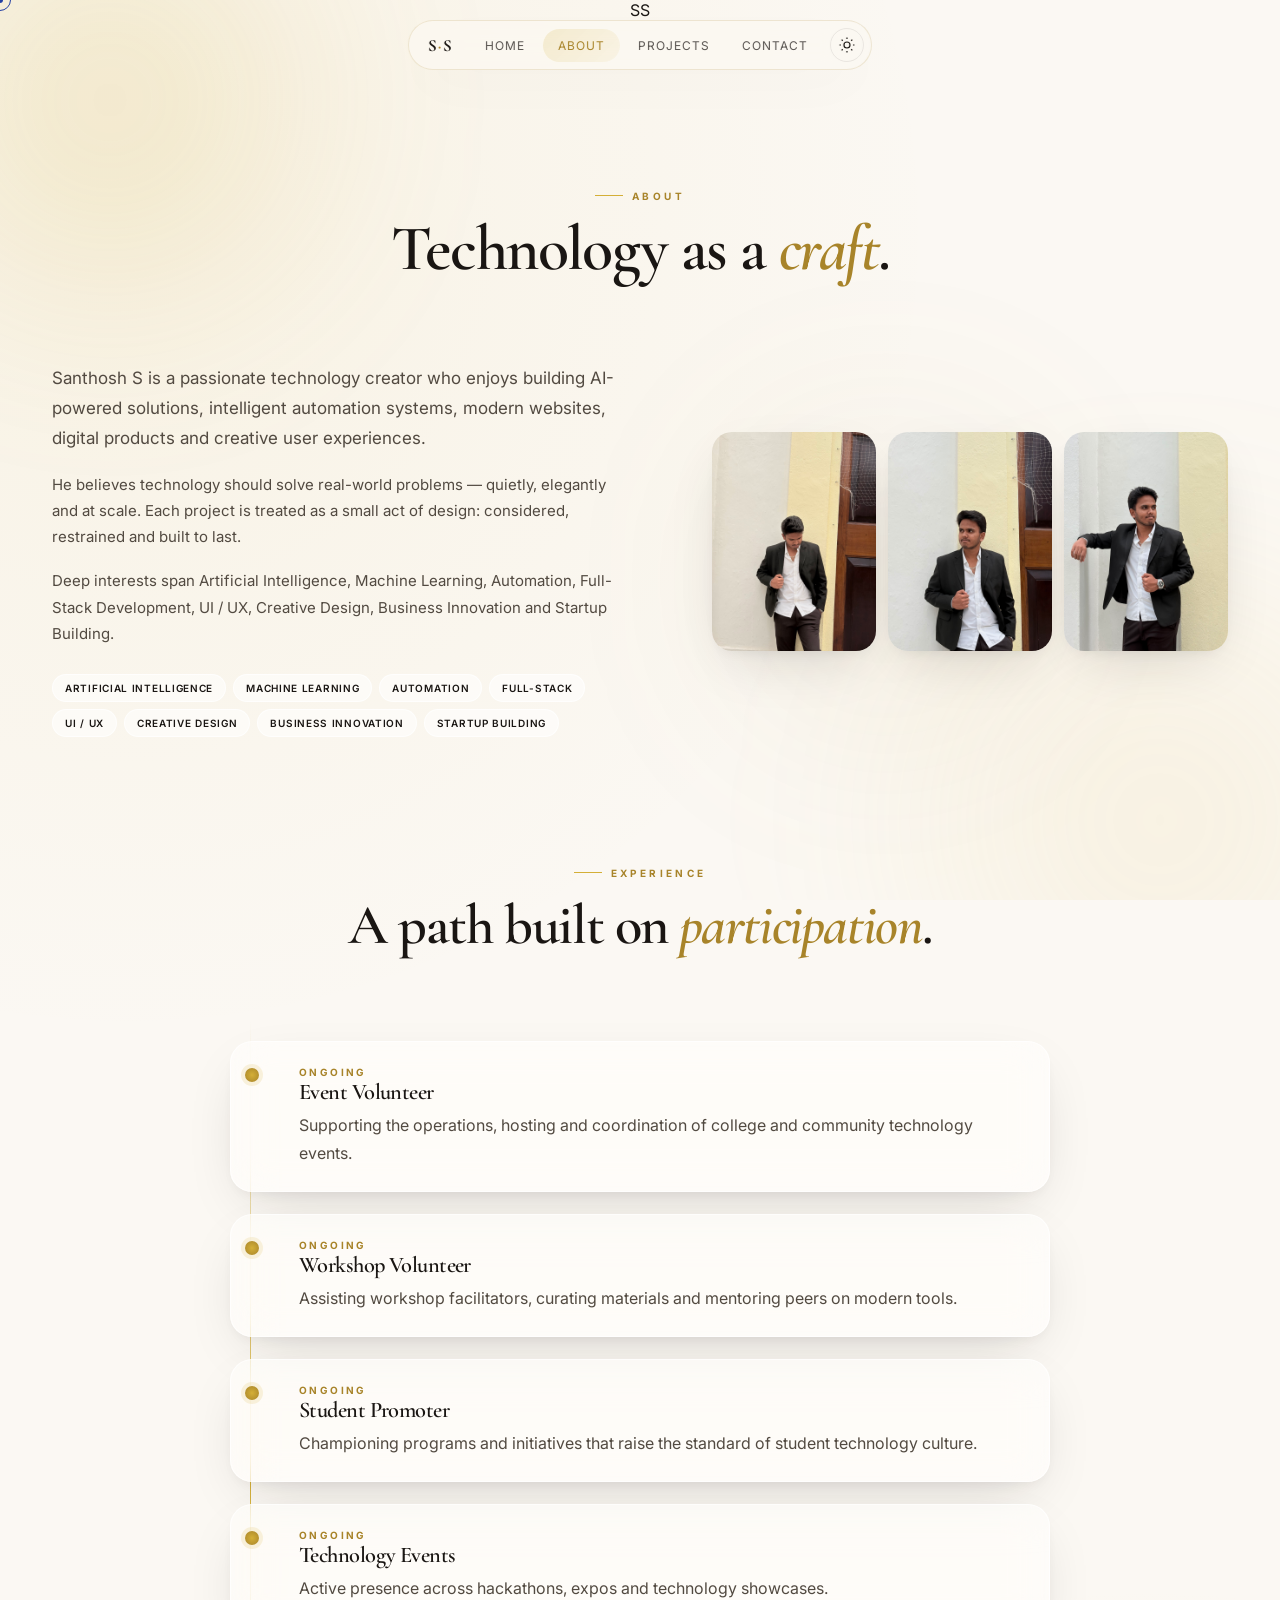
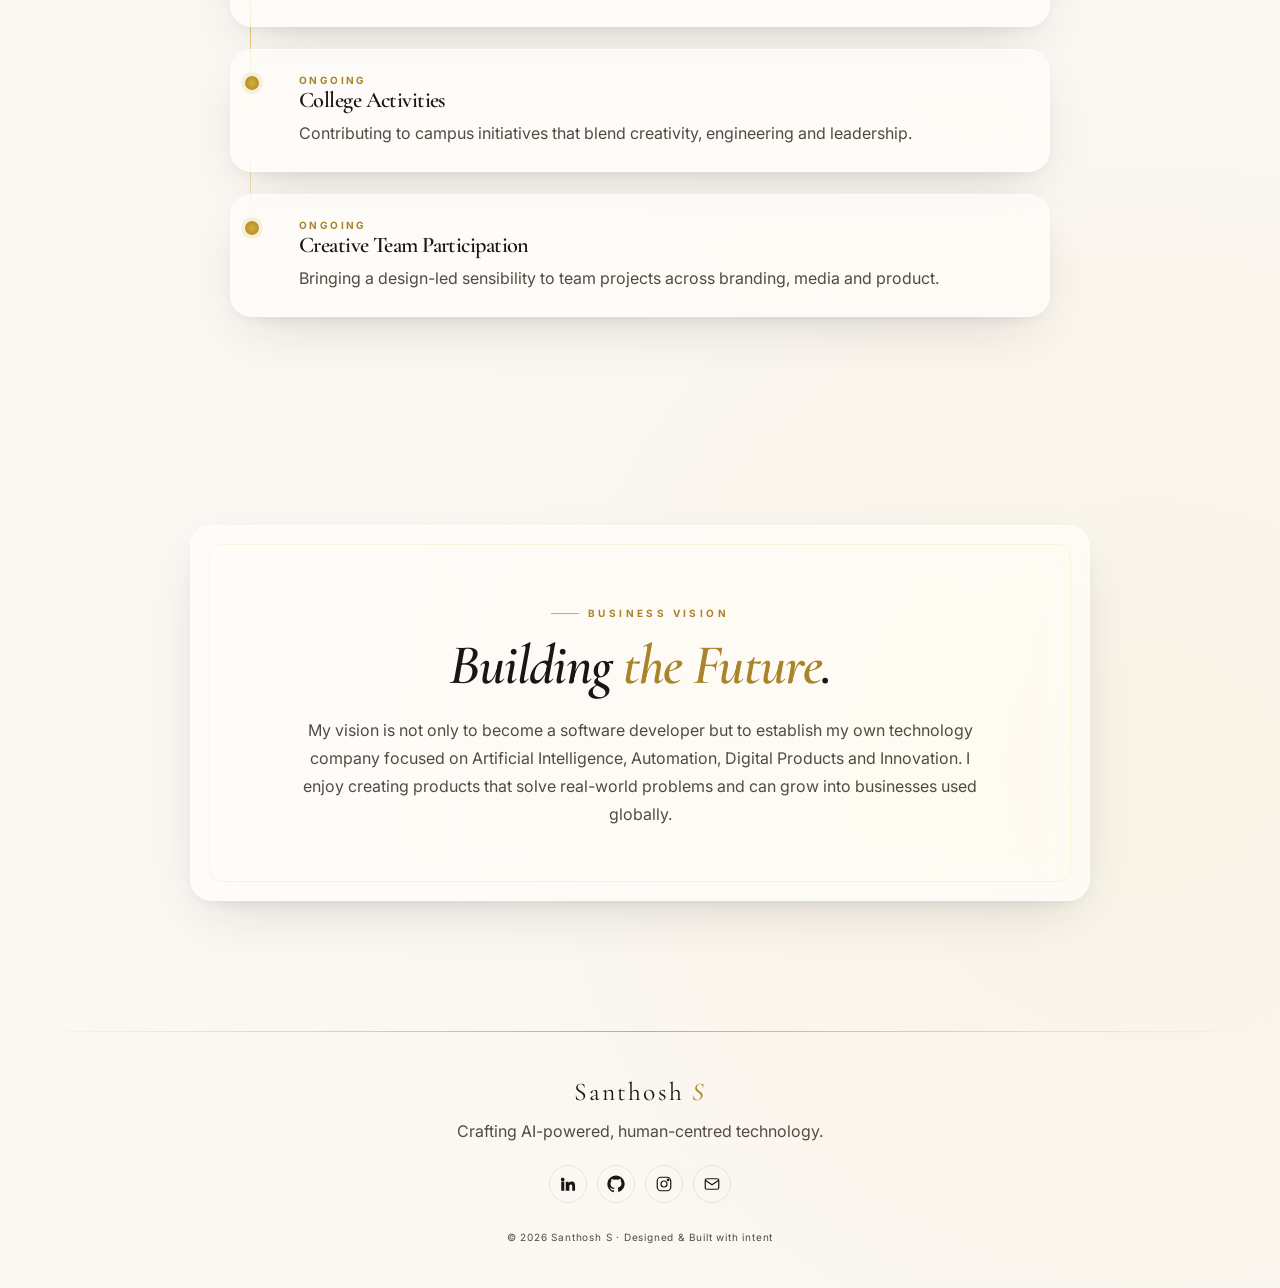
==== about.html @ 002b79e1 "Add files via upload" ====
<!DOCTYPE html>
<html lang="en" data-theme="light">
<head>
<meta charset="UTF-8" />
<meta name="viewport" content="width=device-width, initial-scale=1.0" />
<title>About — Santhosh S</title>
<meta name="description" content="About Santhosh S — a passionate technology creator building AI, automation and creative digital products with a startup mindset." />
<meta name="author" content="Santhosh S" />
<meta name="theme-color" content="#FBF8F3" />
<meta property="og:title" content="About — Santhosh S" />
<meta property="og:description" content="About Santhosh S — a passionate technology creator building AI, automation and creative digital products with a startup mindset." />
<meta property="og:type" content="website" />
<meta name="twitter:card" content="summary_large_image" />
<link rel="icon" type="image/svg+xml" href="assets/icons/favicon.svg" />
<link rel="canonical" href="./about.html" />
<link rel="preconnect" href="https://fonts.googleapis.com" crossorigin />
<link rel="preconnect" href="https://fonts.gstatic.com" crossorigin />
<link rel="stylesheet" href="https://fonts.googleapis.com/css2?family=Cormorant+Garamond:ital,wght@0,400;0,500;0,600;0,700;1,400;1,600&family=Inter:wght@300;400;500;600;700&display=swap" />
<link rel="stylesheet" href="css/variables.css" />
<link rel="stylesheet" href="css/animations.css" />
<link rel="stylesheet" href="css/style.css" />
<link rel="stylesheet" href="css/responsive.css" />
<script defer src="js/theme.js"></script>
<script defer src="js/particles.js"></script>
<script defer src="js/animations.js"></script>
<script defer src="js/script.js"></script>
<script defer src="js/contact.js"></script>
</head>
<body>
<!-- Luxury loader -->
<div class="loader"><div style="text-align:center"><div class="mark">SS</div><div class="bar"></div></div></div>

<!-- Scroll progress bar -->
<div class="scroll-progress" aria-hidden="true"></div>

<!-- Ambient background -->
<div class="ambient" aria-hidden="true">
  <div class="orb o1 float-slow"></div>
  <div class="orb o2 float-slow" style="animation-delay:-4s"></div>
  <div class="orb o3 float-slow" style="animation-delay:-8s"></div>
  <div class="particles"></div>
</div>

<!-- Nav -->
<nav class="nav" aria-label="Primary">
  <span class="brand">S<em>·</em>S</span>
  <a data-page="index.html" href="index.html">Home</a>
  <a data-page="about.html" href="about.html">About</a>
  <a data-page="projects.html" href="projects.html">Projects</a>
  <a data-page="contact.html" href="contact.html">Contact</a>
  <button class="theme-toggle" aria-label="Toggle theme"></button>
</nav>

<main class="container" style="padding-top: 160px">
  <div class="section-head reveal">
    <span class="eyebrow">About</span>
    <h1 style="margin-top:18px; font-size: clamp(2.4rem, 5vw, 4rem)">Technology as a <em style="color:var(--gold-deep); font-style:italic">craft</em>.</h1>
  </div>

  <div class="about-grid">
    <div class="reveal">
      <p style="font-size:17px">Santhosh S is a passionate technology creator who enjoys building AI-powered solutions, intelligent automation systems, modern websites, digital products and creative user experiences.</p>
      <p style="margin-top:18px">He believes technology should solve real-world problems — quietly, elegantly and at scale. Each project is treated as a small act of design: considered, restrained and built to last.</p>
      <p style="margin-top:18px">Deep interests span Artificial Intelligence, Machine Learning, Automation, Full-Stack Development, UI / UX, Creative Design, Business Innovation and Startup Building.</p>
      <div class="about-tags">
        <span class="tag">Artificial Intelligence</span><span class="tag">Machine Learning</span>
        <span class="tag">Automation</span><span class="tag">Full-Stack</span>
        <span class="tag">UI / UX</span><span class="tag">Creative Design</span>
        <span class="tag">Business Innovation</span><span class="tag">Startup Building</span>
      </div>
    </div>
    <div class="portrait-strip reveal delay-1">
      <img src="assets/profile/santhosh-2.jpg" alt="Portrait" />
      <img src="assets/profile/santhosh-3.jpg" alt="Portrait" />
      <img src="assets/profile/santhosh-4.jpg" alt="Portrait" />
    </div>
  </div>

  <!-- Experience -->
  <section style="padding: 120px 0 60px">
    <div class="section-head reveal">
      <span class="eyebrow">Experience</span>
      <h2 style="margin-top:18px">A path built on <em style="color:var(--gold-deep)">participation</em>.</h2>
    </div>
    <div class="timeline">
      <div class="tl-item glass reveal" style="padding:24px 24px 24px 68px; margin-bottom:22px">
        <div class="when">Ongoing</div><h4>Event Volunteer</h4>
        <p>Supporting the operations, hosting and coordination of college and community technology events.</p>
      </div>
      <div class="tl-item glass reveal delay-1" style="padding:24px 24px 24px 68px; margin-bottom:22px">
        <div class="when">Ongoing</div><h4>Workshop Volunteer</h4>
        <p>Assisting workshop facilitators, curating materials and mentoring peers on modern tools.</p>
      </div>
      <div class="tl-item glass reveal" style="padding:24px 24px 24px 68px; margin-bottom:22px">
        <div class="when">Ongoing</div><h4>Student Promoter</h4>
        <p>Championing programs and initiatives that raise the standard of student technology culture.</p>
      </div>
      <div class="tl-item glass reveal delay-1" style="padding:24px 24px 24px 68px; margin-bottom:22px">
        <div class="when">Ongoing</div><h4>Technology Events</h4>
        <p>Active presence across hackathons, expos and technology showcases.</p>
      </div>
      <div class="tl-item glass reveal" style="padding:24px 24px 24px 68px; margin-bottom:22px">
        <div class="when">Ongoing</div><h4>College Activities</h4>
        <p>Contributing to campus initiatives that blend creativity, engineering and leadership.</p>
      </div>
      <div class="tl-item glass reveal delay-1" style="padding:24px 24px 24px 68px">
        <div class="when">Ongoing</div><h4>Creative Team Participation</h4>
        <p>Bringing a design-led sensibility to team projects across branding, media and product.</p>
      </div>
    </div>
  </section>

  <!-- Vision -->
  <section style="padding-bottom: 60px">
    <div class="glass vision reveal">
      <span class="eyebrow">Business Vision</span>
      <h2 style="margin-top:18px">Building <em>the Future</em>.</h2>
      <p>My vision is not only to become a software developer but to establish my own technology company focused on Artificial Intelligence, Automation, Digital Products and Innovation. I enjoy creating products that solve real-world problems and can grow into businesses used globally.</p>
    </div>
  </section>
</main>

<footer>
  <div class="gold-line"></div>
  <div class="container">
    <div style="font-family:var(--serif); font-size:1.6rem; letter-spacing:.08em">Santhosh <span style="color:var(--gold-deep); font-style:italic">S</span></div>
    <p style="margin-top:10px; color:var(--ink-soft)">Crafting AI-powered, human-centred technology.</p>
    <div class="socials" role="list">
      <a href="https://www.linkedin.com/in/santhosh-s-861077381" target="_blank" rel="noopener" aria-label="LinkedIn"><svg width="18" height="18" viewBox="0 0 24 24" fill="currentColor"><path d="M4.98 3.5a2.5 2.5 0 1 1-.02 5.001A2.5 2.5 0 0 1 4.98 3.5zM3 9h4v12H3zM9 9h3.8v1.7h.05c.53-1 1.83-2.05 3.77-2.05 4.03 0 4.78 2.65 4.78 6.1V21H17.6v-5.3c0-1.27-.02-2.9-1.77-2.9-1.77 0-2.04 1.38-2.04 2.8V21H9z"/></svg></a>
      <a href="https://github.com/S-SAM-02" target="_blank" rel="noopener" aria-label="GitHub"><svg width="18" height="18" viewBox="0 0 24 24" fill="currentColor"><path d="M12 .5C5.7.5.5 5.7.5 12c0 5.1 3.3 9.4 7.9 10.9.6.1.8-.2.8-.6v-2c-3.2.7-3.9-1.4-3.9-1.4-.5-1.3-1.3-1.7-1.3-1.7-1-.7.1-.7.1-.7 1.2.1 1.8 1.2 1.8 1.2 1 .7 2.7 1.2 3.4.9.1-.7.4-1.2.7-1.5-2.6-.3-5.3-1.3-5.3-5.7 0-1.3.5-2.3 1.2-3.1-.1-.3-.5-1.5.1-3.1 0 0 1-.3 3.3 1.2a11.4 11.4 0 0 1 6 0C17.1 4.6 18 4.9 18 4.9c.7 1.6.2 2.8.1 3.1.8.8 1.2 1.9 1.2 3.1 0 4.4-2.7 5.4-5.3 5.7.4.3.8 1 .8 2v3c0 .3.2.7.8.6 4.6-1.5 7.9-5.8 7.9-10.9C23.5 5.7 18.3.5 12 .5z"/></svg></a>
      <a href="https://www.instagram.com/02_sam_solo" target="_blank" rel="noopener" aria-label="Instagram"><svg width="18" height="18" viewBox="0 0 24 24" fill="none" stroke="currentColor" stroke-width="1.6"><rect x="3" y="3" width="18" height="18" rx="5"/><circle cx="12" cy="12" r="4"/><circle cx="17.5" cy="6.5" r="1" fill="currentColor"/></svg></a>
      <a href="mailto:rathasenthil194@gmail.com" aria-label="Email"><svg width="18" height="18" viewBox="0 0 24 24" fill="none" stroke="currentColor" stroke-width="1.6"><rect x="3" y="5" width="18" height="14" rx="2"/><path d="M3 7l9 6 9-6"/></svg></a>
    </div>
    <p>© 2026 Santhosh S · Designed & Built with intent</p>
  </div>
</footer>
</body></html>
---- css/variables.css ----
/* Luxury design tokens — White & Gold */
:root {
  --ivory: #FBF8F3;
  --ivory-2: #F3EEE4;
  --ink: #1a1613;
  --ink-soft: #524a41;
  --gold: #D4AF37;
  --gold-deep: #A8842A;
  --gold-soft: #E8CE7A;
  --line: rgba(26,22,19,0.08);
  --glass-bg: rgba(255,255,255,0.55);
  --glass-brd: rgba(255,255,255,0.7);
  --shadow-soft: 0 20px 60px -20px rgba(26,22,19,.18), 0 6px 18px -8px rgba(26,22,19,.10);
  --shadow-gold: 0 10px 40px -10px rgba(212,175,55,.45);
  --radius: 22px;
  --radius-sm: 12px;
  --serif: "Cormorant Garamond", "Times New Roman", serif;
  --sans: "Inter", system-ui, -apple-system, "Segoe UI", Roboto, sans-serif;
  --ease: cubic-bezier(.22,.61,.36,1);
}
[data-theme="dark"] {
  --ivory: #0c0a08;
  --ivory-2: #14110d;
  --ink: #f5efe2;
  --ink-soft: #b7ad9a;
  --gold: #E8CE7A;
  --gold-deep: #D4AF37;
  --gold-soft: #F0DFA4;
  --line: rgba(232,206,122,.14);
  --glass-bg: rgba(20,17,13,0.55);
  --glass-brd: rgba(232,206,122,.18);
  --shadow-soft: 0 24px 60px -20px rgba(0,0,0,.6), 0 6px 18px -8px rgba(0,0,0,.35);
  --shadow-gold: 0 10px 40px -10px rgba(232,206,122,.35);
}
---- css/animations.css ----
@keyframes floatY { 0%,100%{transform:translateY(0)} 50%{transform:translateY(-14px)} }
@keyframes floatSlow { 0%,100%{transform:translate3d(0,0,0)} 50%{transform:translate3d(0,-20px,0)} }
@keyframes shimmer { 0%{background-position:-200% 0} 100%{background-position:200% 0} }
@keyframes rise { 0%{transform:translateY(120vh) scale(.4);opacity:0} 10%{opacity:.9} 100%{transform:translateY(-10vh) scale(1);opacity:0} }
@keyframes spinSlow { to { transform: rotate(360deg) } }
@keyframes fadeUp { from{opacity:0;transform:translateY(24px)} to{opacity:1;transform:translateY(0)} }
@keyframes fadeIn { from{opacity:0} to{opacity:1} }
@keyframes goldLine { 0%{background-position:0% 50%} 100%{background-position:200% 50%} }

.reveal { opacity:0; transform: translateY(28px); transition: opacity .9s var(--ease), transform .9s var(--ease); }
.reveal.in { opacity:1; transform: none; }
.reveal.delay-1 { transition-delay: .08s }
.reveal.delay-2 { transition-delay: .16s }
.reveal.delay-3 { transition-delay: .24s }

.animate-fade-up { animation: fadeUp .8s var(--ease) both; }
.animate-fade-in { animation: fadeIn 1s var(--ease) both; }
.float { animation: floatY 6s ease-in-out infinite; }
.float-slow { animation: floatSlow 10s ease-in-out infinite; }
.spin-slow { animation: spinSlow 22s linear infinite; }

.title-rotator { position: relative; display:inline-block; min-height: 1.2em; overflow: hidden; }
.title-rotator span {
  position: absolute; inset: 0;
  opacity: 0; transform: translateY(20px);
  transition: opacity .6s var(--ease), transform .6s var(--ease);
  background: linear-gradient(90deg, var(--gold-deep), var(--gold), var(--gold-soft));
  -webkit-background-clip: text; background-clip: text; color: transparent;
  font-style: italic; white-space: nowrap;
}
.title-rotator span.active { opacity:1; transform: translateY(0); }
.title-rotator span.exit { opacity:0; transform: translateY(-20px); }

/* Gold shimmer line */
.gold-line {
  height: 1px;
  background: linear-gradient(90deg, transparent, var(--gold), transparent);
  background-size: 200% 100%;
  animation: goldLine 6s linear infinite;
}
---- css/style.css ----
/* =========================================================
   Santhosh S — Professional Portfolio System
   Preserves the original ivory + gold visual identity while
   refining hierarchy, spacing, depth, responsiveness and polish.
   ========================================================= */

*,*::before,*::after{box-sizing:border-box}
html{scroll-behavior:smooth;scroll-padding-top:110px}
body{
  margin:0;
  font-family:var(--sans);
  color:var(--ink);
  background:
    radial-gradient(circle at 10% 8%, rgba(212,175,55,.08), transparent 28%),
    radial-gradient(circle at 90% 82%, rgba(232,206,122,.10), transparent 30%),
    var(--ivory);
  -webkit-font-smoothing:antialiased;
  text-rendering:optimizeLegibility;
  overflow-x:hidden;
}
::selection{background:var(--gold);color:#1a1613}
img{max-width:100%;display:block}
a{color:inherit;text-decoration:none}
button,input,textarea{font:inherit}
h1,h2,h3,h4{font-family:var(--serif);font-weight:600;letter-spacing:-.025em;margin:0}
h1{font-size:clamp(3.2rem,7vw,6.6rem);line-height:.92}
h2{font-size:clamp(2.25rem,4.4vw,4rem);line-height:1}
h3{font-size:clamp(1.25rem,1.7vw,1.55rem)}
p{line-height:1.75;color:var(--ink-soft);margin:0}
.container{width:min(1240px,100%);margin:0 auto;padding:0 32px}
section{padding:128px 0;position:relative}

/* Background atmosphere */
.ambient{position:fixed;inset:0;z-index:-1;overflow:hidden;pointer-events:none}
.orb{position:absolute;border-radius:50%;filter:blur(100px);opacity:.5}
.orb.o1{width:540px;height:540px;top:-170px;left:-160px;background:radial-gradient(circle,rgba(212,175,55,.48),transparent 68%)}
.orb.o2{width:680px;height:680px;bottom:-260px;right:-220px;background:radial-gradient(circle,rgba(232,206,122,.38),transparent 68%)}
.orb.o3{width:440px;height:440px;top:40%;left:52%;background:radial-gradient(circle,rgba(168,132,42,.22),transparent 68%)}
.particles{position:absolute;inset:0}

/* Cursor */
.cursor{position:fixed;top:0;left:0;width:22px;height:22px;border-radius:50%;border:1px solid var(--gold);pointer-events:none;z-index:9999;transform:translate(-50%,-50%);transition:transform .18s var(--ease),width .2s,height .2s,background .2s;mix-blend-mode:difference}
.cursor.dot{width:6px;height:6px;background:var(--gold);border:none}
@media(hover:none){.cursor{display:none}}

/* Progress */
.scroll-progress{position:fixed;top:0;left:0;height:2px;width:0;background:linear-gradient(90deg,var(--gold-deep),var(--gold),var(--gold-soft));z-index:100}

/* Navigation */
.nav{
  position:fixed;top:20px;left:50%;transform:translateX(-50%);
  z-index:80;padding:7px;border-radius:999px;
  background:rgba(251,248,243,.72);
  border:1px solid rgba(168,132,42,.16);
  backdrop-filter:blur(22px) saturate(150%);
  -webkit-backdrop-filter:blur(22px) saturate(150%);
  box-shadow:0 18px 50px -24px rgba(26,22,19,.35);
  display:flex;align-items:center;gap:3px;
}
[data-theme="dark"] .nav{background:rgba(12,10,8,.72)}
.nav a{
  padding:9px 15px;border-radius:999px;font-size:12px;
  letter-spacing:.08em;text-transform:uppercase;color:var(--ink);
  opacity:.72;transition:all .3s var(--ease)
}
.nav a:hover,.nav a.active{
  background:linear-gradient(135deg,rgba(212,175,55,.18),rgba(232,206,122,.10));
  opacity:1;color:var(--gold-deep)
}
.nav .brand{
  font-family:var(--serif);font-size:17px;font-weight:700;
  padding:0 14px 0 12px;letter-spacing:.08em
}
.nav .brand em{color:var(--gold-deep);font-style:normal}
.theme-toggle{
  margin-left:4px;width:34px;height:34px;border-radius:50%;
  border:1px solid var(--line);background:transparent;color:var(--ink);
  cursor:pointer;display:grid;place-items:center;transition:all .3s var(--ease)
}
.theme-toggle:hover{transform:rotate(15deg);border-color:var(--gold);background:rgba(212,175,55,.08)}

/* Shared controls */
.btn{
  display:inline-flex;align-items:center;justify-content:center;gap:10px;
  padding:13px 21px;border-radius:999px;font-weight:600;font-size:12px;
  letter-spacing:.08em;text-transform:uppercase;
  transition:transform .3s var(--ease),box-shadow .3s var(--ease),background .3s,border-color .3s;
  cursor:pointer;border:1px solid transparent
}
.btn:hover{transform:translateY(-3px)}
.btn-gold{background:linear-gradient(135deg,var(--gold-deep),var(--gold),var(--gold-soft));color:#1a1613;box-shadow:0 12px 35px -13px rgba(212,175,55,.75)}
.btn-gold:hover{box-shadow:0 18px 48px -12px rgba(212,175,55,.68)}
.btn-ghost{background:var(--glass-bg);border:1px solid var(--glass-brd);backdrop-filter:blur(12px);color:var(--ink)}
.btn-ghost:hover{border-color:rgba(212,175,55,.6);background:rgba(212,175,55,.07)}

/* Cards */
.glass{
  background:var(--glass-bg);border:1px solid var(--glass-brd);
  backdrop-filter:blur(20px) saturate(160%);-webkit-backdrop-filter:blur(20px) saturate(160%);
  border-radius:var(--radius);box-shadow:var(--shadow-soft)
}
.neu{
  background:var(--ivory);border-radius:var(--radius);
  box-shadow:12px 12px 32px rgba(26,22,19,.07),-12px -12px 32px rgba(255,255,255,.8),inset 0 0 0 1px var(--line)
}
[data-theme="dark"] .neu{box-shadow:12px 12px 32px rgba(0,0,0,.5),-6px -6px 20px rgba(255,255,255,.02),inset 0 0 0 1px var(--line)}
.eyebrow{
  display:inline-flex;align-items:center;gap:9px;font-size:10px;
  font-weight:700;letter-spacing:.34em;text-transform:uppercase;color:var(--gold-deep)
}
.eyebrow::before{content:'';width:28px;height:1px;background:var(--gold)}
.eyebrow::after{display:none}
.section-head{text-align:center;margin:0 auto 68px;max-width:800px}
.section-head p{margin-top:18px}

/* Hero */
.hero{
  min-height:100vh;display:grid;place-items:center;
  padding:170px 0 100px;position:relative
}
.hero .inner{
  display:grid;grid-template-columns:1.05fr .95fr;gap:90px;
  align-items:center;width:min(1240px,100%);padding:0 32px
}
.hero .inner>div:first-child{position:relative}
.hero .inner>div:first-child::before{
  content:'';position:absolute;left:-70px;top:-80px;width:190px;height:190px;
  border:1px solid rgba(212,175,55,.13);border-radius:50%;pointer-events:none
}
.hero h1{margin-top:22px}
.hero h1 .first{font-weight:700;filter:drop-shadow(0 3px 28px rgba(212,175,55,.18))}
.hero h1 .last{
  font-weight:800;color:var(--gold-deep);
  -webkit-text-stroke:.5px var(--gold);
  text-shadow:0 0 42px rgba(212,175,55,.28);font-style:italic
}
[data-theme="dark"] .hero h1 .last{color:var(--gold)}
.hero .inner>div:first-child>div:nth-of-type(1){
  margin-top:18px!important;font-size:18px!important;
  letter-spacing:.01em;color:var(--ink-soft)
}
.hero .lede{margin-top:30px;max-width:570px;font-size:16px}
.hero .cta{display:flex;flex-wrap:wrap;gap:11px;margin-top:36px}
.profile-frame{
  position:relative;aspect-ratio:4/5;border-radius:34px;overflow:visible;
  transform-style:preserve-3d;transition:transform .3s var(--ease);
  box-shadow:0 40px 100px -35px rgba(26,22,19,.38)
}
.profile-frame img{
  position:relative;width:100%;height:100%;object-fit:cover;border-radius:34px;
  border:1px solid rgba(255,255,255,.5);
  box-shadow:0 0 0 1px rgba(212,175,55,.14),inset 0 0 70px rgba(212,175,55,.12)
}
.profile-frame::before{
  content:'';position:absolute;inset:-10px;border-radius:42px;
  border:1px solid rgba(212,175,55,.28);z-index:-1
}
.profile-frame::after{
  content:'';position:absolute;inset:0;border-radius:34px;pointer-events:none;
  background:linear-gradient(150deg,rgba(255,255,255,.22),transparent 35%,rgba(212,175,55,.12))
}
.profile-frame .ring{
  position:absolute;inset:-27px;border-radius:46px;border:1px dashed var(--gold);
  animation:spinSlow 30s linear infinite;opacity:.38;z-index:-2
}
.profile-frame .badge{
  position:absolute;bottom:18px;left:18px;padding:8px 13px;border-radius:999px;
  background:rgba(20,17,13,.58);color:#fff;border:1px solid rgba(255,255,255,.2);
  backdrop-filter:blur(14px);font-size:10px;letter-spacing:.15em;text-transform:uppercase;z-index:3
}
.scroll-indicator{
  position:absolute;bottom:28px;left:50%;transform:translateX(-50%);
  display:flex;flex-direction:column;align-items:center;gap:9px;font-size:9px;
  font-weight:600;letter-spacing:.32em;text-transform:uppercase;color:var(--ink-soft)
}
.scroll-indicator .line{width:1px;height:52px;background:linear-gradient(180deg,var(--gold),transparent);animation:floatY 2.6s ease-in-out infinite}

/* About */
.about-grid{display:grid;grid-template-columns:1.05fr .95fr;gap:90px;align-items:center}
.about-grid p{margin-top:18px;font-size:15px}
.about-tags{display:flex;flex-wrap:wrap;gap:7px;margin-top:27px}
.tag{
  padding:7px 12px;border-radius:999px;background:var(--glass-bg);
  border:1px solid var(--glass-brd);font-size:10px;font-weight:600;
  letter-spacing:.07em;text-transform:uppercase
}
.portrait-strip{display:grid;grid-template-columns:repeat(3,1fr);gap:12px}
.portrait-strip img{
  aspect-ratio:3/4;object-fit:cover;border-radius:20px;box-shadow:var(--shadow-soft);
  transition:transform .6s var(--ease),filter .6s var(--ease)
}
.portrait-strip img:hover{transform:translateY(-9px) scale(1.02);filter:saturate(1.04)}

/* Skills */
.skills-grid{display:grid;grid-template-columns:repeat(3,1fr);gap:20px}
.skill-card{
  padding:32px;transition:transform .5s var(--ease),box-shadow .5s var(--ease);
  position:relative;overflow:hidden
}
.skill-card::before{
  content:'';position:absolute;top:0;left:0;width:80px;height:1px;
  background:linear-gradient(90deg,var(--gold),transparent)
}
.skill-card:hover{transform:translateY(-7px);box-shadow:var(--shadow-gold)}
.skill-card h3{margin-bottom:19px;color:var(--gold-deep)}
.skill-list{display:flex;flex-wrap:wrap;gap:7px}
.skill-pill{
  padding:6px 10px;border-radius:999px;font-size:10px;font-weight:500;
  letter-spacing:.04em;background:linear-gradient(135deg,rgba(212,175,55,.13),rgba(232,206,122,.06));
  border:1px solid rgba(212,175,55,.2)
}
.ring-row{display:flex;gap:17px;margin-top:24px;flex-wrap:wrap;justify-content:space-around}
.ring{position:relative;width:78px;text-align:center}
.ring svg{width:78px;height:78px;transform:rotate(-90deg)}
.ring circle{fill:none;stroke-width:6}
.ring .bg{stroke:var(--line)}
.ring .fg{stroke:url(#goldGrad);stroke-linecap:round;transition:stroke-dashoffset 1.6s var(--ease)}
.ring .val{position:absolute;top:30px;left:0;right:0;font-family:var(--serif);font-size:18px;color:var(--gold-deep)}
.ring .lbl{font-size:9px;font-weight:600;letter-spacing:.14em;text-transform:uppercase;margin-top:8px;color:var(--ink-soft)}

/* AI workflow addition */
.ai-workflow{margin-top:24px;padding:34px;position:relative;overflow:hidden}
.ai-workflow::after{
  content:'AI';position:absolute;right:-18px;bottom:-48px;
  font-family:var(--serif);font-size:170px;font-weight:700;font-style:italic;
  color:rgba(212,175,55,.055);pointer-events:none
}
.workflow-head{display:flex;justify-content:space-between;gap:28px;align-items:end;margin-bottom:26px}
.workflow-head h3{font-size:1.8rem}
.workflow-head p{max-width:590px;font-size:13px}
.workflow-grid{display:grid;grid-template-columns:repeat(4,1fr);gap:10px}
.workflow-item{
  padding:18px;border-radius:16px;border:1px solid var(--line);
  background:rgba(255,255,255,.18)
}
[data-theme="dark"] .workflow-item{background:rgba(255,255,255,.025)}
.workflow-item .step{font-size:9px;letter-spacing:.2em;color:var(--gold-deep);font-weight:700;text-transform:uppercase}
.workflow-item strong{display:block;margin-top:8px;font-family:var(--serif);font-size:1.15rem}
.workflow-item span{display:block;margin-top:6px;font-size:11px;line-height:1.55;color:var(--ink-soft)}

/* Projects */
.projects-grid{display:grid;grid-template-columns:repeat(2,1fr);gap:22px}
.project{
  overflow:hidden;padding:0;transition:transform .5s var(--ease),box-shadow .5s var(--ease);
  border-radius:24px
}
.project:hover{transform:translateY(-8px);box-shadow:var(--shadow-gold)}
.project .thumb{position:relative;aspect-ratio:16/10;overflow:hidden}
.project .thumb img{width:100%;height:100%;object-fit:cover;transition:transform 1.1s var(--ease)}
.project:hover .thumb img{transform:scale(1.06)}
.project .thumb::after{content:'';position:absolute;inset:0;background:linear-gradient(180deg,transparent 48%,rgba(0,0,0,.4));pointer-events:none}
.project .thumb .live-badge{
  position:absolute;top:14px;left:14px;padding:6px 10px;border-radius:999px;
  font-size:9px;font-weight:700;letter-spacing:.16em;text-transform:uppercase;
  background:rgba(20,17,13,.6);color:#fff;border:1px solid rgba(255,255,255,.2);
  backdrop-filter:blur(12px);z-index:2
}
.project .body{padding:25px}
.project h3{font-size:1.65rem}
.project .tech{display:flex;flex-wrap:wrap;gap:6px;margin:12px 0 14px}
.project .actions{display:flex;gap:8px;margin-top:18px}
.project .actions a{font-size:10px;padding:9px 13px}

/* Timeline */
.timeline{position:relative;max-width:820px;margin:0 auto;padding:20px 0}
.timeline::before{content:'';position:absolute;top:0;bottom:0;left:20px;width:1px;background:linear-gradient(180deg,transparent,var(--gold),transparent)}
.tl-item{position:relative;padding:18px 0 32px 60px}
.tl-item::before{content:'';position:absolute;left:14px;top:26px;width:14px;height:14px;border-radius:50%;background:radial-gradient(circle,var(--gold),var(--gold-deep));box-shadow:0 0 0 4px rgba(212,175,55,.15)}
.tl-item h4{font-size:1.4rem;margin-bottom:6px}
.tl-item .when{font-size:10px;letter-spacing:.24em;text-transform:uppercase;color:var(--gold-deep);font-weight:700}

/* Achievements */
.ach-grid{display:grid;grid-template-columns:repeat(3,1fr);gap:16px}
.ach{padding:28px;min-height:190px;text-align:left;transition:transform .5s var(--ease),box-shadow .5s var(--ease)}
.ach:hover{transform:translateY(-6px);box-shadow:var(--shadow-soft)}
.ach .num{font-family:var(--serif);font-size:2.5rem;background:linear-gradient(135deg,var(--gold-deep),var(--gold-soft));-webkit-background-clip:text;background-clip:text;color:transparent}
.ach h4{margin:5px 0 8px;font-size:1.2rem}

/* Vision */
.vision{text-align:center;max-width:900px;margin:0 auto;padding:72px 60px;position:relative;overflow:hidden}
.vision::before{content:'';position:absolute;inset:18px;border:1px solid rgba(212,175,55,.13);border-radius:calc(var(--radius) - 8px);pointer-events:none}
.vision h2{font-style:italic}
.vision h2 em{color:var(--gold-deep);font-style:italic}
.vision p{margin:22px auto 0;max-width:700px;font-size:16px}

/* Contact */
.contact-grid{display:grid;grid-template-columns:.85fr 1.15fr;gap:22px}
.contact-info{padding:30px}
.contact-info a{display:flex;align-items:center;gap:14px;padding:15px 0;border-bottom:1px solid var(--line);transition:color .3s,transform .3s}
.contact-info a:hover{color:var(--gold-deep);transform:translateX(4px)}
.contact-info a:last-child{border-bottom:0}
.contact-info .k{display:block;font-size:9px;letter-spacing:.2em;text-transform:uppercase;color:var(--gold-deep);margin-bottom:4px;font-weight:700}
.contact{padding:30px;display:grid;gap:17px}
.contact label{display:block;font-size:10px;letter-spacing:.15em;text-transform:uppercase;font-weight:700;margin-bottom:8px}
.contact input,.contact textarea{
  width:100%;padding:13px 14px;border:1px solid var(--line);border-radius:12px;
  background:rgba(255,255,255,.25);color:var(--ink);outline:none;transition:border-color .25s,box-shadow .25s
}
[data-theme="dark"] .contact input,[data-theme="dark"] .contact textarea{background:rgba(255,255,255,.025)}
.contact input:focus,.contact textarea:focus{border-color:rgba(212,175,55,.6);box-shadow:0 0 0 4px rgba(212,175,55,.08)}
.contact textarea{min-height:150px;resize:vertical}
.map{height:310px;margin-top:22px;border-radius:var(--radius);overflow:hidden;border:1px solid var(--line);box-shadow:var(--shadow-soft)}

/* Footer */
footer{padding:70px 0 42px;text-align:center}
.gold-line{width:min(1240px,calc(100% - 64px));height:1px;margin:0 auto 44px;background:linear-gradient(90deg,transparent,var(--gold),transparent)}
.socials{display:flex;justify-content:center;gap:10px;margin:20px 0}
.socials a{width:38px;height:38px;display:grid;place-items:center;border-radius:50%;border:1px solid var(--line);transition:all .3s}
.socials a:hover{border-color:var(--gold);color:var(--gold-deep);transform:translateY(-3px)}
footer p:last-child{font-size:10px;letter-spacing:.08em;margin-top:26px;color:var(--ink-soft)}

/* Accessibility / motion */
:focus-visible{outline:2px solid var(--gold);outline-offset:4px}
@media(prefers-reduced-motion:reduce){
  *,*::before,*::after{animation-duration:.01ms!important;animation-iteration-count:1!important;scroll-behavior:auto!important;transition-duration:.01ms!important}
}
---- css/responsive.css ----
@media (max-width: 1080px){
  .hero .inner{grid-template-columns:1fr .8fr;gap:55px}
  .skills-grid,.ach-grid{grid-template-columns:repeat(2,1fr)}
  .workflow-grid{grid-template-columns:repeat(2,1fr)}
}
@media (max-width: 820px){
  section{padding:96px 0}
  .container{padding:0 22px}
  .hero{padding:145px 0 90px}
  .hero .inner{grid-template-columns:1fr;gap:55px;text-align:center;padding:0 22px}
  .hero .inner>div:first-child::before{display:none}
  .hero .lede{margin-left:auto;margin-right:auto}
  .hero .cta{justify-content:center}
  .profile-frame{width:min(390px,82vw);margin:0 auto}
  .about-grid,.contact-grid{grid-template-columns:1fr;gap:45px}
  .portrait-strip{max-width:620px;margin:auto}
  .skills-grid,.ach-grid,.projects-grid{grid-template-columns:1fr}
  .workflow-head{display:block}
  .workflow-head p{margin-top:10px}
  .vision{padding:55px 28px}
  .nav a{padding:9px 11px;font-size:10px}
}
@media (max-width: 560px){
  .nav{top:10px;width:calc(100% - 20px);justify-content:center}
  .nav .brand{display:none}
  .nav a{padding:7px 8px;font-size:9px;letter-spacing:.05em}
  .theme-toggle{width:31px;height:31px}
  h1{font-size:2.9rem}
  h2{font-size:2.2rem}
  .hero{padding-top:130px}
  .hero .inner>div:first-child>div:nth-of-type(1){font-size:16px!important}
  .hero .cta .btn{width:100%}
  .portrait-strip{gap:7px}
  .skill-card,.ach{padding:24px}
  .ai-workflow{padding:25px}
  .workflow-grid{grid-template-columns:1fr}
  .workflow-item{padding:15px}
  .vision{padding:44px 20px}
  .vision::before{inset:10px}
  .gold-line{width:calc(100% - 44px)}
  .contact-info,.contact{padding:24px}
  .map{height:240px}
}
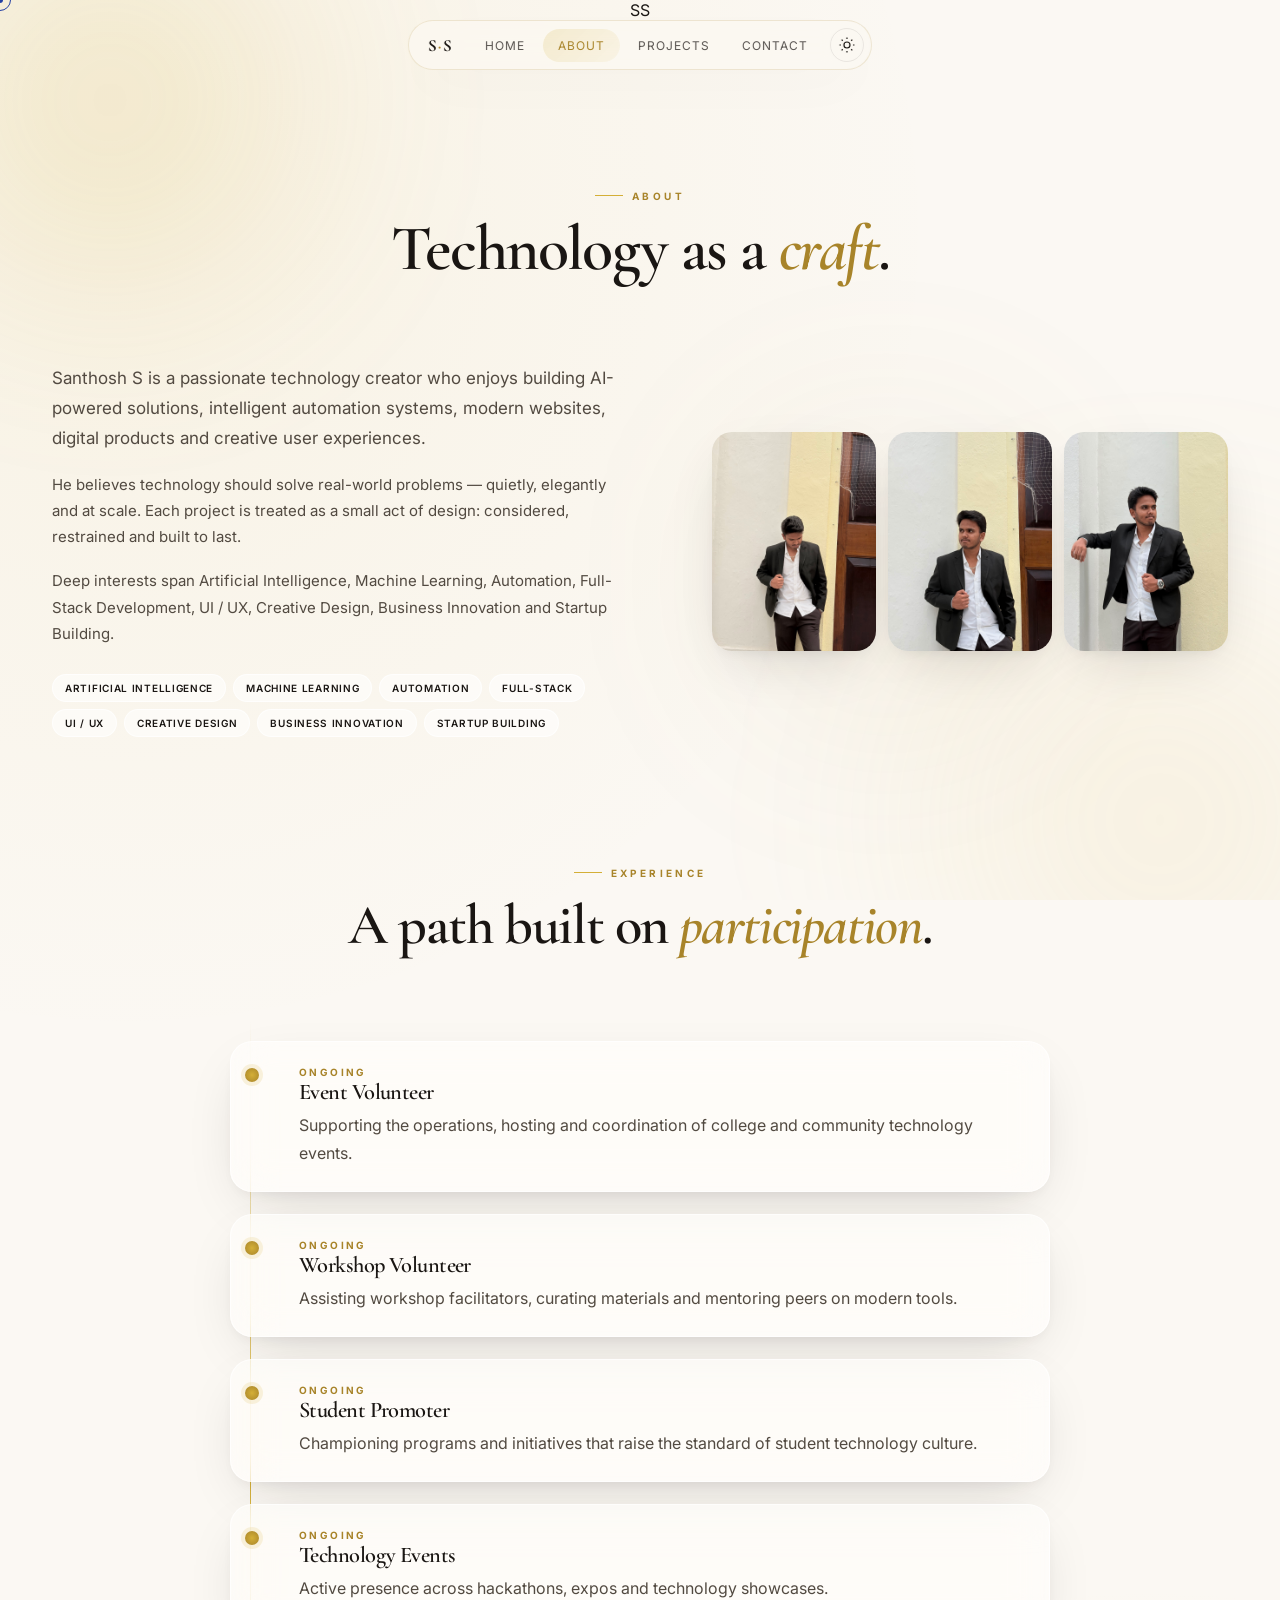
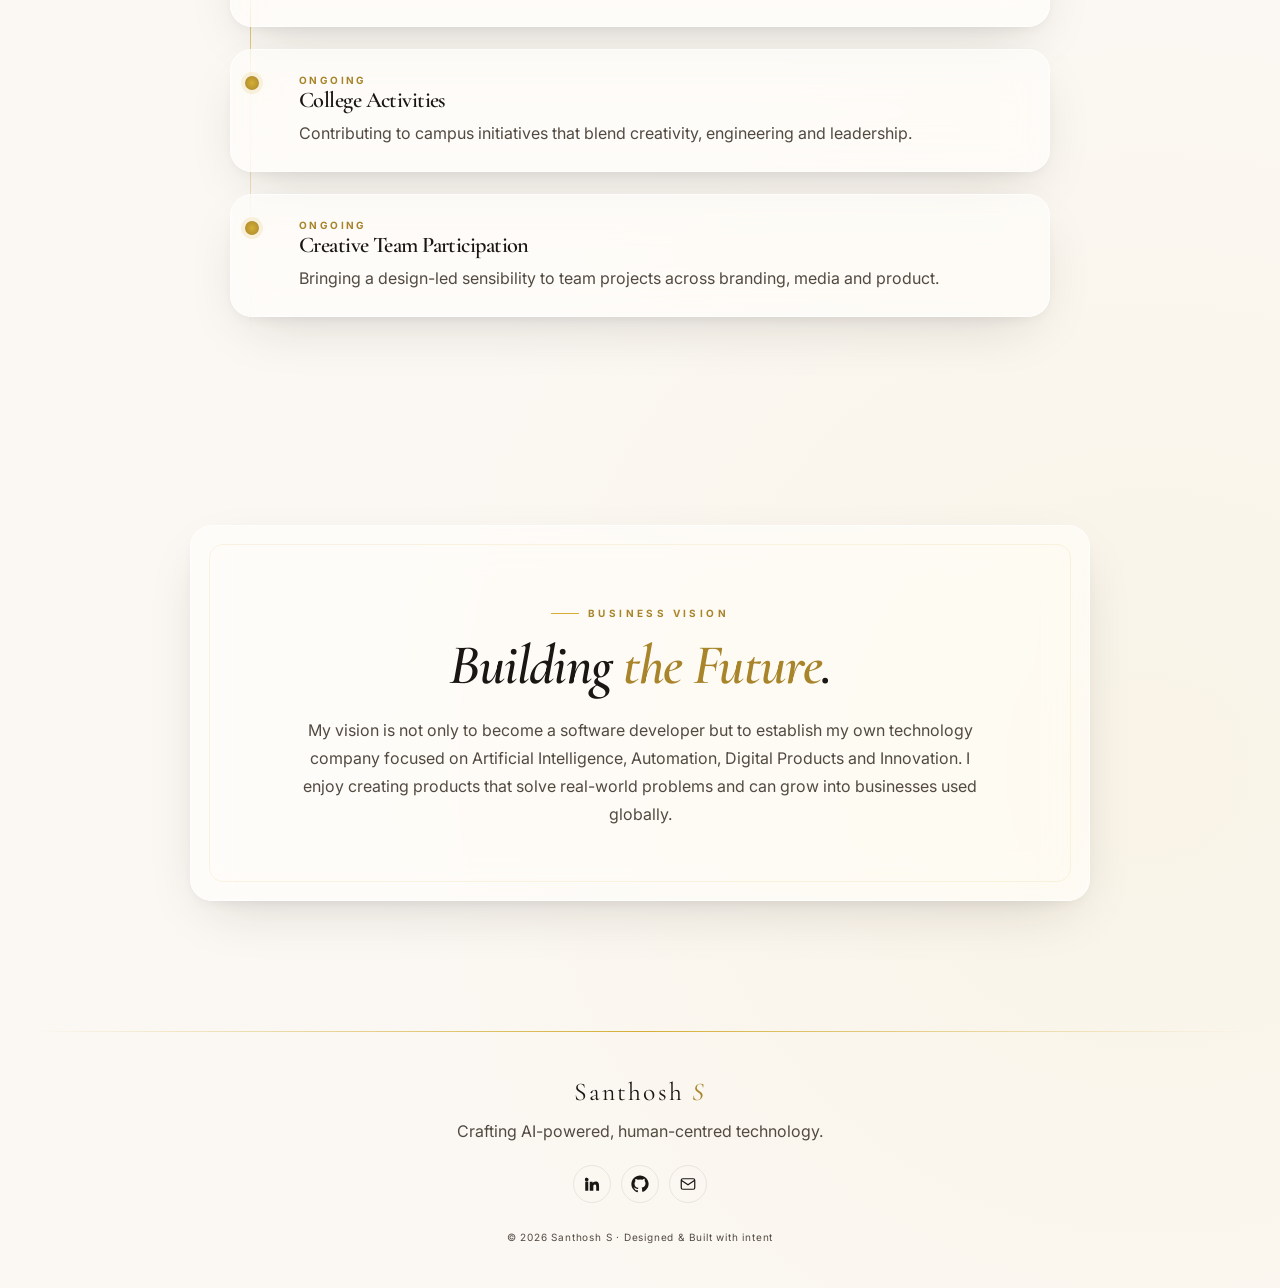
==== commit c30eddf9: "Remove unprovided Instagram link from about" ====
--- a/about.html
+++ b/about.html
@@ -10,9 +10,12 @@
 <meta property="og:title" content="About — Santhosh S" />
 <meta property="og:description" content="About Santhosh S — a passionate technology creator building AI, automation and creative digital products with a startup mindset." />
 <meta property="og:type" content="website" />
+<meta property="og:url" content="https://santhosh.group/about.html" />
+<meta name="twitter:title" content="About — Santhosh S" />
+<meta name="twitter:description" content="About Santhosh S and his work across AI, automation, web development and creative technology." />
 <meta name="twitter:card" content="summary_large_image" />
 <link rel="icon" type="image/svg+xml" href="assets/icons/favicon.svg" />
-<link rel="canonical" href="./about.html" />
+<link rel="canonical" href="https://santhosh.group/about.html" />
 <link rel="preconnect" href="https://fonts.googleapis.com" crossorigin />
 <link rel="preconnect" href="https://fonts.gstatic.com" crossorigin />
 <link rel="stylesheet" href="https://fonts.googleapis.com/css2?family=Cormorant+Garamond:ital,wght@0,400;0,500;0,600;0,700;1,400;1,600&family=Inter:wght@300;400;500;600;700&display=swap" />
@@ -128,7 +131,6 @@
     <div class="socials" role="list">
       <a href="https://www.linkedin.com/in/santhosh-s-861077381" target="_blank" rel="noopener" aria-label="LinkedIn"><svg width="18" height="18" viewBox="0 0 24 24" fill="currentColor"><path d="M4.98 3.5a2.5 2.5 0 1 1-.02 5.001A2.5 2.5 0 0 1 4.98 3.5zM3 9h4v12H3zM9 9h3.8v1.7h.05c.53-1 1.83-2.05 3.77-2.05 4.03 0 4.78 2.65 4.78 6.1V21H17.6v-5.3c0-1.27-.02-2.9-1.77-2.9-1.77 0-2.04 1.38-2.04 2.8V21H9z"/></svg></a>
       <a href="https://github.com/S-SAM-02" target="_blank" rel="noopener" aria-label="GitHub"><svg width="18" height="18" viewBox="0 0 24 24" fill="currentColor"><path d="M12 .5C5.7.5.5 5.7.5 12c0 5.1 3.3 9.4 7.9 10.9.6.1.8-.2.8-.6v-2c-3.2.7-3.9-1.4-3.9-1.4-.5-1.3-1.3-1.7-1.3-1.7-1-.7.1-.7.1-.7 1.2.1 1.8 1.2 1.8 1.2 1 .7 2.7 1.2 3.4.9.1-.7.4-1.2.7-1.5-2.6-.3-5.3-1.3-5.3-5.7 0-1.3.5-2.3 1.2-3.1-.1-.3-.5-1.5.1-3.1 0 0 1-.3 3.3 1.2a11.4 11.4 0 0 1 6 0C17.1 4.6 18 4.9 18 4.9c.7 1.6.2 2.8.1 3.1.8.8 1.2 1.9 1.2 3.1 0 4.4-2.7 5.4-5.3 5.7.4.3.8 1 .8 2v3c0 .3.2.7.8.6 4.6-1.5 7.9-5.8 7.9-10.9C23.5 5.7 18.3.5 12 .5z"/></svg></a>
-      <a href="https://www.instagram.com/02_sam_solo" target="_blank" rel="noopener" aria-label="Instagram"><svg width="18" height="18" viewBox="0 0 24 24" fill="none" stroke="currentColor" stroke-width="1.6"><rect x="3" y="3" width="18" height="18" rx="5"/><circle cx="12" cy="12" r="4"/><circle cx="17.5" cy="6.5" r="1" fill="currentColor"/></svg></a>
       <a href="mailto:rathasenthil194@gmail.com" aria-label="Email"><svg width="18" height="18" viewBox="0 0 24 24" fill="none" stroke="currentColor" stroke-width="1.6"><rect x="3" y="5" width="18" height="14" rx="2"/><path d="M3 7l9 6 9-6"/></svg></a>
     </div>
     <p>© 2026 Santhosh S · Designed & Built with intent</p>
